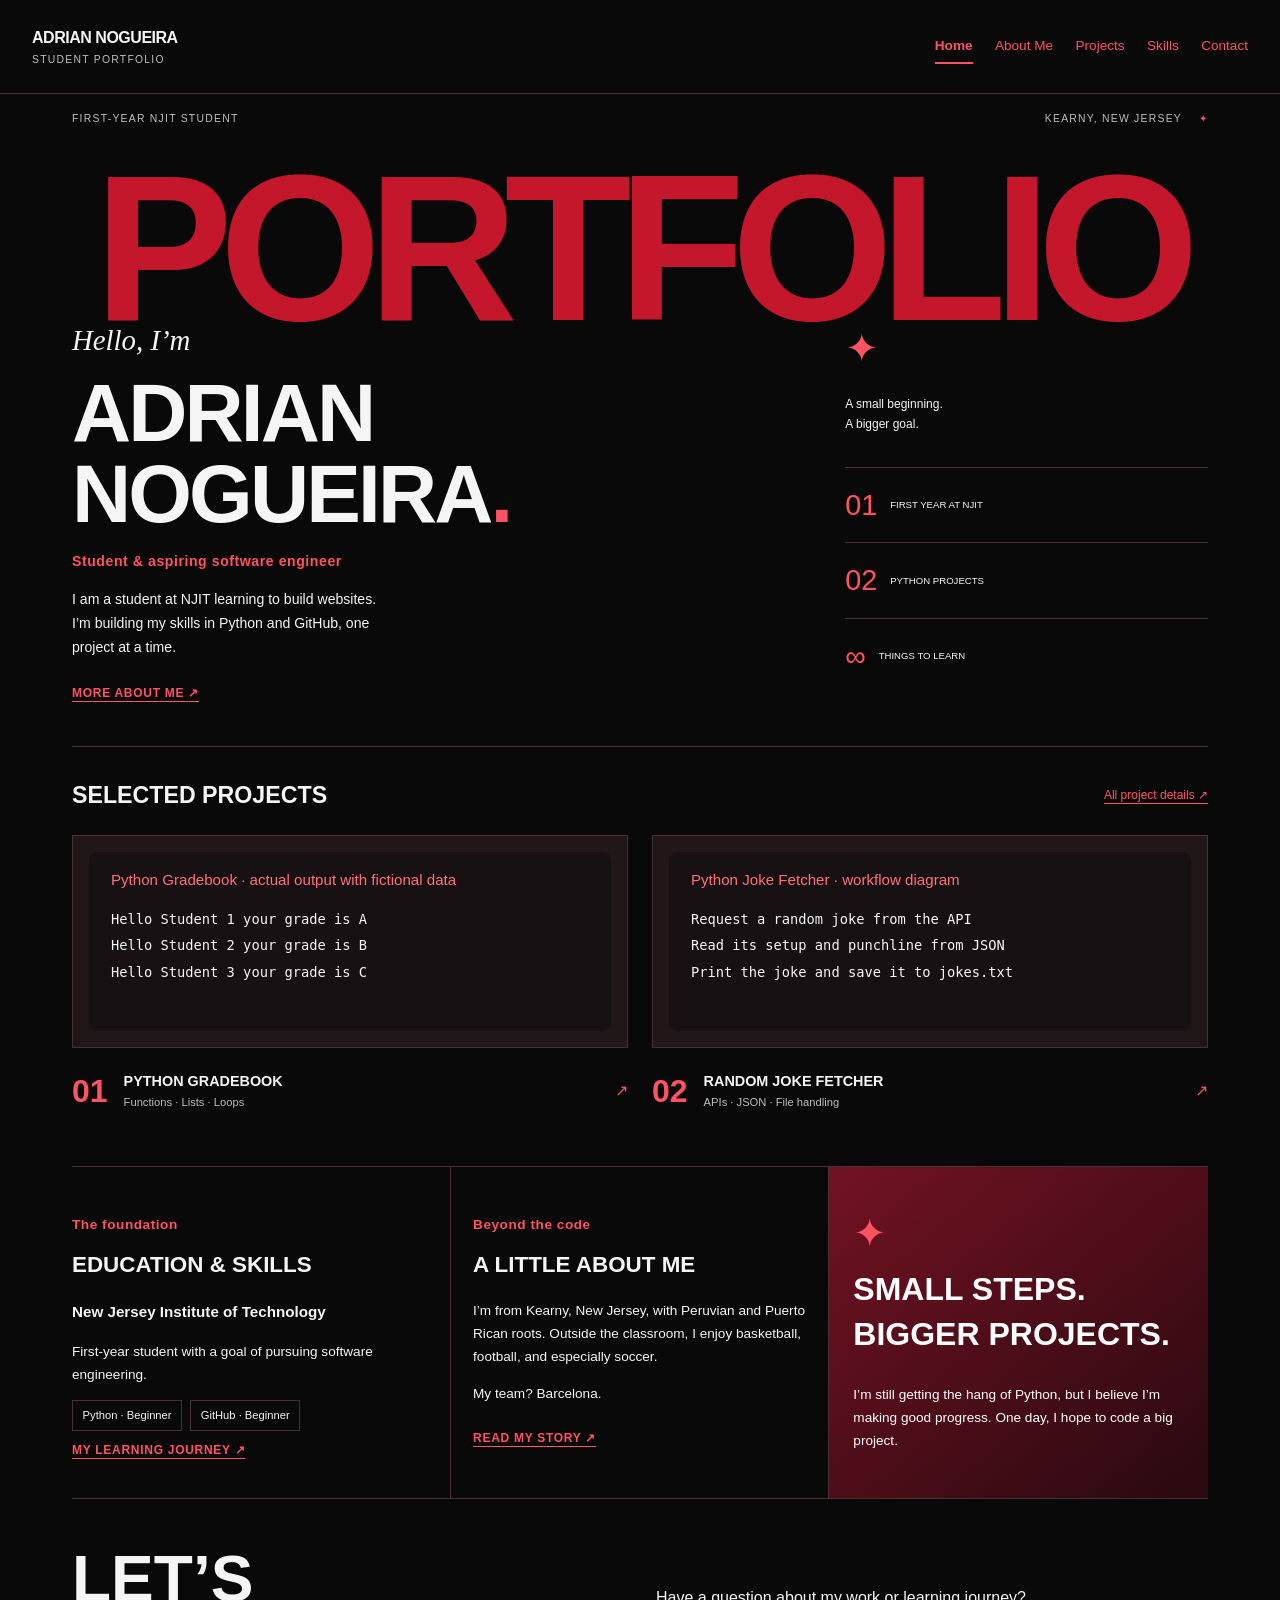
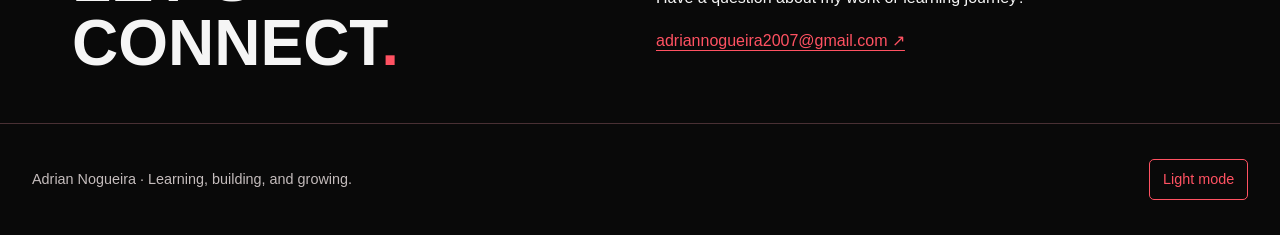
==== index.html @ f769e8db "Remove large initials graphic from homepage hero" ====
<!DOCTYPE html>
<html lang="en">
<head>
  <meta charset="UTF-8">
  <meta name="viewport" content="width=device-width, initial-scale=1.0">
  <meta name="description" content="Adrian Nogueira’s personal portfolio: first-year NJIT student learning Python, GitHub, and web development.">
  <title>Home | Adrian Nogueira</title>
  <link rel="stylesheet" href="styles.css">
  <script src="script.js" defer></script>
</head>
<body class="home">
<a class="skip-link" href="#main">Skip to content</a>
<header class="site-header"><div class="header-inner">
<a class="brand" href="index.html">Adrian Nogueira<span>Student portfolio</span></a>
<button class="menu-toggle" type="button" aria-expanded="false" aria-controls="navigation" hidden>☰ Menu</button>
<nav id="navigation" aria-label="Main navigation"><a href="index.html" aria-current="page">Home</a>
<a href="about.html">About Me</a>
<a href="projects.html">Projects</a>
<a href="skills.html">Skills</a>
<a href="contact.html">Contact</a></nav>
</div></header>
<main id="main" tabindex="-1">
<section class="hero" aria-labelledby="intro-heading">
<div class="hero-topline"><span>First-year NJIT student</span><span>Kearny, New Jersey <span aria-hidden="true">✦</span></span></div>
<div class="portfolio-word" aria-hidden="true">PORTFOLIO</div>
<div class="hero-layout">
<div class="hero-copy"><p class="handwritten">Hello, I’m</p><h1 id="intro-heading">Adrian<br>Nogueira<span>.</span></h1><p class="eyebrow">Student &amp; aspiring software engineer</p><p>I am a student at NJIT learning to build websites. I’m building my skills in Python and GitHub, one project at a time.</p><a class="text-link" href="about.html">More about me <span aria-hidden="true">↗</span></a></div>
<div class="hero-notes"><span class="star" aria-hidden="true">✦</span><p>A small beginning.<br>A bigger goal.</p><dl><div><dt>01</dt><dd>First year at NJIT</dd></div><div><dt>02</dt><dd>Python projects</dd></div><div><dt>∞</dt><dd>Things to learn</dd></div></dl></div>
</div>
</section>
<section class="selected-work" aria-labelledby="work-heading">
<div class="section-heading"><h2 id="work-heading">Selected projects</h2><a href="projects.html">All project details <span aria-hidden="true">↗</span></a></div>
<div class="project-grid">
<a class="project-preview" href="projects.html#gradebook"><div class="preview-image"><img src="assets/gradebook-output.svg" width="760" height="260" alt="Gradebook output converting fictional numerical grades into A, B, and C."></div><div class="preview-label"><span class="project-number">01</span><div><h3>Python Gradebook</h3><p>Functions · Lists · Loops</p></div><span aria-hidden="true">↗</span></div></a>
<a class="project-preview" href="projects.html#joke-fetcher"><div class="preview-image"><img src="assets/joke-workflow.svg" width="760" height="260" alt="Joke fetcher workflow: request, read JSON, print and save."></div><div class="preview-label"><span class="project-number">02</span><div><h3>Random Joke Fetcher</h3><p>APIs · JSON · File handling</p></div><span aria-hidden="true">↗</span></div></a>
</div>
</section>
<div class="home-details">
<section><p class="eyebrow">The foundation</p><h2>Education &amp; skills</h2><h3>New Jersey Institute of Technology</h3><p>First-year student with a goal of pursuing software engineering.</p><div class="skill-tags"><span>Python · Beginner</span><span>GitHub · Beginner</span></div><a class="text-link" href="skills.html">My learning journey ↗</a></section>
<section><p class="eyebrow">Beyond the code</p><h2>A little about me</h2><p>I’m from Kearny, New Jersey, with Peruvian and Puerto Rican roots. Outside the classroom, I enjoy basketball, football, and especially soccer.</p><p>My team? Barcelona.</p><a class="text-link" href="about.html">Read my story ↗</a></section>
<section class="goal-panel"><span class="star" aria-hidden="true">✦</span><h2>Small steps.<br>Bigger projects.</h2><p>I’m still getting the hang of Python, but I believe I’m making good progress. One day, I hope to code a big project.</p></section>
</div>
<section class="contact-strip"><h2>Let’s<br>connect<span>.</span></h2><div><p>Have a question about my work or learning journey?</p><a href="mailto:adriannogueira2007@gmail.com">adriannogueira2007@gmail.com ↗</a></div></section>
</main>
<footer><p>Adrian Nogueira · Learning, building, and growing.</p><button id="theme-toggle" type="button" aria-pressed="false" hidden>Light mode</button></footer>
</body>
</html>
---- styles.css ----
* { box-sizing: border-box; }
:root { color-scheme: dark; --bg: #090909; --text: #f5f5f5; --accent: #ff5262; --muted: #c4bcbc; --line: #493034; --soft: #211719; }
body { margin: 0; background: var(--bg); color: var(--text); font-family: "Trebuchet MS", "Segoe UI", sans-serif; line-height: 1.7; }
body.light { color-scheme: light; --bg: #fffafa; --text: #211719; --accent: #ac1428; --muted: #645357; --line: #dec5ca; --soft: #f8ecee; }
a { color: var(--accent); text-underline-offset: 4px; }
a:hover { text-decoration-thickness: 2px; }
button { font: inherit; cursor: pointer; color: var(--accent); background: var(--bg); border: 1px solid var(--accent); border-radius: 5px; padding: .45rem .8rem; }
:focus-visible { outline: 3px solid var(--accent); outline-offset: 5px; }
.skip-link { position: absolute; left: 1rem; top: -5rem; padding: .6rem; background: var(--bg); z-index: 2; }
.skip-link:focus { top: 1rem; }
.site-header { border-top: 4px solid var(--accent); border-bottom: 1px solid var(--line); }
.header-inner { max-width: 1120px; margin: auto; padding: 1.5rem 2rem; display: flex; justify-content: space-between; align-items: center; gap: 2rem; }
.brand { color: var(--text); font-weight: bold; text-decoration: none; font-size: 1.2rem; }
.brand span { display: block; color: var(--muted); font-size: .8rem; font-weight: normal; }
nav { display: flex; gap: 1.4rem; flex-wrap: wrap; }
nav a { text-decoration: none; padding: .3rem 0; }
nav a[aria-current] { font-weight: bold; border-bottom: 2px solid var(--accent); }
main { max-width: 1000px; margin: auto; padding: 4.5rem 2rem; min-height: 65vh; }
h1 { font-size: clamp(2.3rem, 6vw, 3.8rem); line-height: 1.15; letter-spacing: -.04em; margin: 0 0 1.8rem; max-width: 800px; }
h2 { font-size: 1.45rem; line-height: 1.4; margin-top: 0; }
p { max-width: 700px; }
section { margin: 0 0 3rem; }
.intro { padding-bottom: 3rem; border-bottom: 1px solid var(--line); }
.eyebrow { color: var(--accent); font-size: .9rem; font-weight: bold; letter-spacing: .04em; }
.lead { font-size: 1.25rem; color: var(--muted); }
.button { display: inline-block; margin-top: 1rem; background: var(--accent); color: var(--bg); padding: .7rem 1.2rem; border-radius: 5px; text-decoration: none; font-weight: bold; }
.skill { padding: 1.5rem; background: var(--soft); border-left: 3px solid var(--accent); }
.badge { display: inline-block; font-size: .8rem; color: var(--muted); font-weight: normal; margin-left: .6rem; }
.email { overflow-wrap: anywhere; font-size: 1.15rem; }
footer { border-top: 1px solid var(--line); padding: 1.8rem 2rem; max-width: 1120px; margin: auto; display: flex; align-items: center; justify-content: space-between; gap: 1rem; color: var(--muted); font-size: .9rem; }
[hidden] { display: none !important; }
@media (max-width: 760px) {
.header-inner { flex-wrap: wrap; padding: 1.2rem; gap: 1rem; }
nav { width: 100%; flex-direction: column; gap: .5rem; }
nav a { padding: .6rem; }
main { padding: 3rem 1.2rem; }
footer { padding: 1.5rem 1.2rem; flex-direction: column; align-items: flex-start; }
}

.project { padding-bottom: 2.5rem; border-bottom: 1px solid var(--line); }
figure { margin: 1.5rem 0; max-width: 760px; }
figure img { display: block; width: 100%; height: auto; border-radius: 8px; }
figcaption { color: var(--muted); font-size: .9rem; margin-top: .6rem; }
code { overflow-wrap: anywhere; }

/* Editorial portfolio layout inspired by Adrian's reference. */
h1, h2, .project-number { font-family: Impact, "Arial Narrow", "Helvetica Neue", sans-serif; font-weight: 900; }
h1, h2 { text-transform: uppercase; }
.site-header { border-top: 0; }
.header-inner, footer { max-width: 1280px; }
.brand { text-transform: uppercase; font-size: 1rem; letter-spacing: -.03em; }
.brand span { text-transform: uppercase; letter-spacing: .12em; font-size: .65rem; }
nav { font-size: .85rem; }
main { max-width: 1200px; }
.home main { padding: 0 2rem; }
.hero { position: relative; border-bottom: 1px solid var(--line); padding-top: 1rem; margin-bottom: 0; }
.hero-topline { display: flex; justify-content: space-between; gap: 1rem; text-transform: uppercase; font-size: .65rem; letter-spacing: .12em; color: var(--muted); }
.hero-topline span span { color: var(--accent); padding-left: .8rem; }
.portfolio-word { font-family: Impact, "Arial Narrow", sans-serif; font-weight: 900; font-size: clamp(4rem, 16.6vw, 208px); letter-spacing: -.065em; line-height: 1; color: #c5172c; text-align: center; margin: 1rem 0 -4rem; overflow: hidden; }
.hero-layout { position: relative; display: grid; grid-template-columns: minmax(0, 2fr) minmax(0, 1fr); align-items: end; gap: 3rem; min-height: 380px; }
.hero-copy { padding-bottom: 2.5rem; z-index: 1; }
.handwritten { font-family: Georgia, serif; font-style: italic; font-size: 1.8rem; margin-bottom: .5rem; }
.hero h1 { font-size: clamp(3rem, 6.4vw, 5.4rem); letter-spacing: -.035em; line-height: .98; margin-bottom: 1rem; }
.hero h1 span, .contact-strip h2 span { color: var(--accent); }
.hero-copy p:not(.handwritten) { font-size: .88rem; max-width: 320px; }
.text-link { display: inline-block; margin-top: .6rem; text-transform: uppercase; font-size: .75rem; letter-spacing: .06em; font-weight: bold; }
.hero-notes { padding-bottom: 2.5rem; font-size: .75rem; }
.star { font-size: 2.5rem; color: var(--accent); }
dl { margin-top: 2rem; }
dl div { border-top: 1px solid var(--line); padding: .8rem 0; display: flex; align-items: center; gap: .8rem; }
dt { color: var(--accent); font-family: Impact, sans-serif; font-size: 1.8rem; }
dd { margin: 0; text-transform: uppercase; font-size: .6rem; }
.selected-work { padding: 2rem 0; margin: 0; }
.section-heading { display: flex; justify-content: space-between; gap: 1rem; align-items: center; margin-bottom: 1.5rem; }
.section-heading h2 { margin: 0; }
.section-heading a { font-size: .75rem; }
.project-grid { display: grid; grid-template-columns: 1fr 1fr; gap: 1.5rem; }
.project-preview { color: var(--text); text-decoration: none; min-width: 0; }
.preview-image { border: 1px solid var(--line); padding: 1rem; background: var(--soft); }
.preview-image img { display: block; width: 100%; height: auto; }
.project-preview:hover .preview-image { border-color: var(--accent); }
.preview-label { display: flex; gap: 1rem; align-items: center; padding: 1rem 0; }
.project-number { color: var(--accent); font-size: 2rem; }
.preview-label h3 { font-size: .9rem; margin: 0; text-transform: uppercase; }
.preview-label p { font-size: .7rem; margin: 0; color: var(--muted); }
.preview-label > span:last-child { margin-left: auto; color: var(--accent); }
.home-details { display: grid; grid-template-columns: 1fr 1fr 1fr; border-top: 1px solid var(--line); border-bottom: 1px solid var(--line); }
.home-details section { margin: 0; padding: 2rem 1.4rem; border-right: 1px solid var(--line); }
.home-details section:first-child { padding-left: 0; }
.home-details h2 { font-size: 1.4rem; }
.home-details h3 { font-size: .95rem; }
.home-details p { font-size: .85rem; }
.skill-tags { display: flex; flex-wrap: wrap; gap: .5rem; }
.skill-tags span { border: 1px solid var(--line); padding: .3rem .6rem; font-size: .7rem; }
.home-details .goal-panel { border: 0; background: linear-gradient(140deg, #721222, #29090f); color: #fff; padding-left: 1.5rem; }
.goal-panel h2 { font-size: 2rem; }
.contact-strip { display: grid; grid-template-columns: 1fr 1fr; gap: 2rem; padding: 3rem 0; margin: 0; align-items: center; }
.contact-strip h2 { font-size: clamp(2.4rem, 5vw, 4rem); line-height: 1; margin: 0; }
.contact-strip a { overflow-wrap: anywhere; }
body.light .portfolio-word { color: #ad1328; }
@media (max-width: 760px) {
.home main { padding: 0 1.2rem; }
.portfolio-word { font-size: 16vw; margin: 1.5rem 0 0; }
.hero-layout { grid-template-columns: 1fr; gap: 1rem; min-height: 0; }
.hero-copy { padding-top: 1.5rem; }
.hero h1 { font-size: clamp(2.3rem, 8vw, 3.8rem); }
.hero-notes { grid-column: 1 / -1; padding-bottom: 1rem; }
.hero-notes > .star, .hero-notes > p { display: none; }
dl { margin: 0; display: grid; grid-template-columns: repeat(3, 1fr); gap: .7rem; }
.home-details { grid-template-columns: 1fr; }
.home-details section, .home-details section:first-child { padding: 1.5rem 0; border-right: 0; border-bottom: 1px solid var(--line); }
.home-details .goal-panel { padding: 1.5rem; }
.contact-strip { grid-template-columns: 1fr; }
}
@media (max-width: 480px) {
.project-grid { grid-template-columns: 1fr; }
.section-heading { align-items: flex-start; }
.section-heading h2 { font-size: 1.2rem; }
.hero-layout { grid-template-columns: 1fr; }
.hero-copy { padding-bottom: 0; }
.hero-copy p:not(.handwritten) { max-width: none; }
.hero-topline { font-size: .55rem; }
}
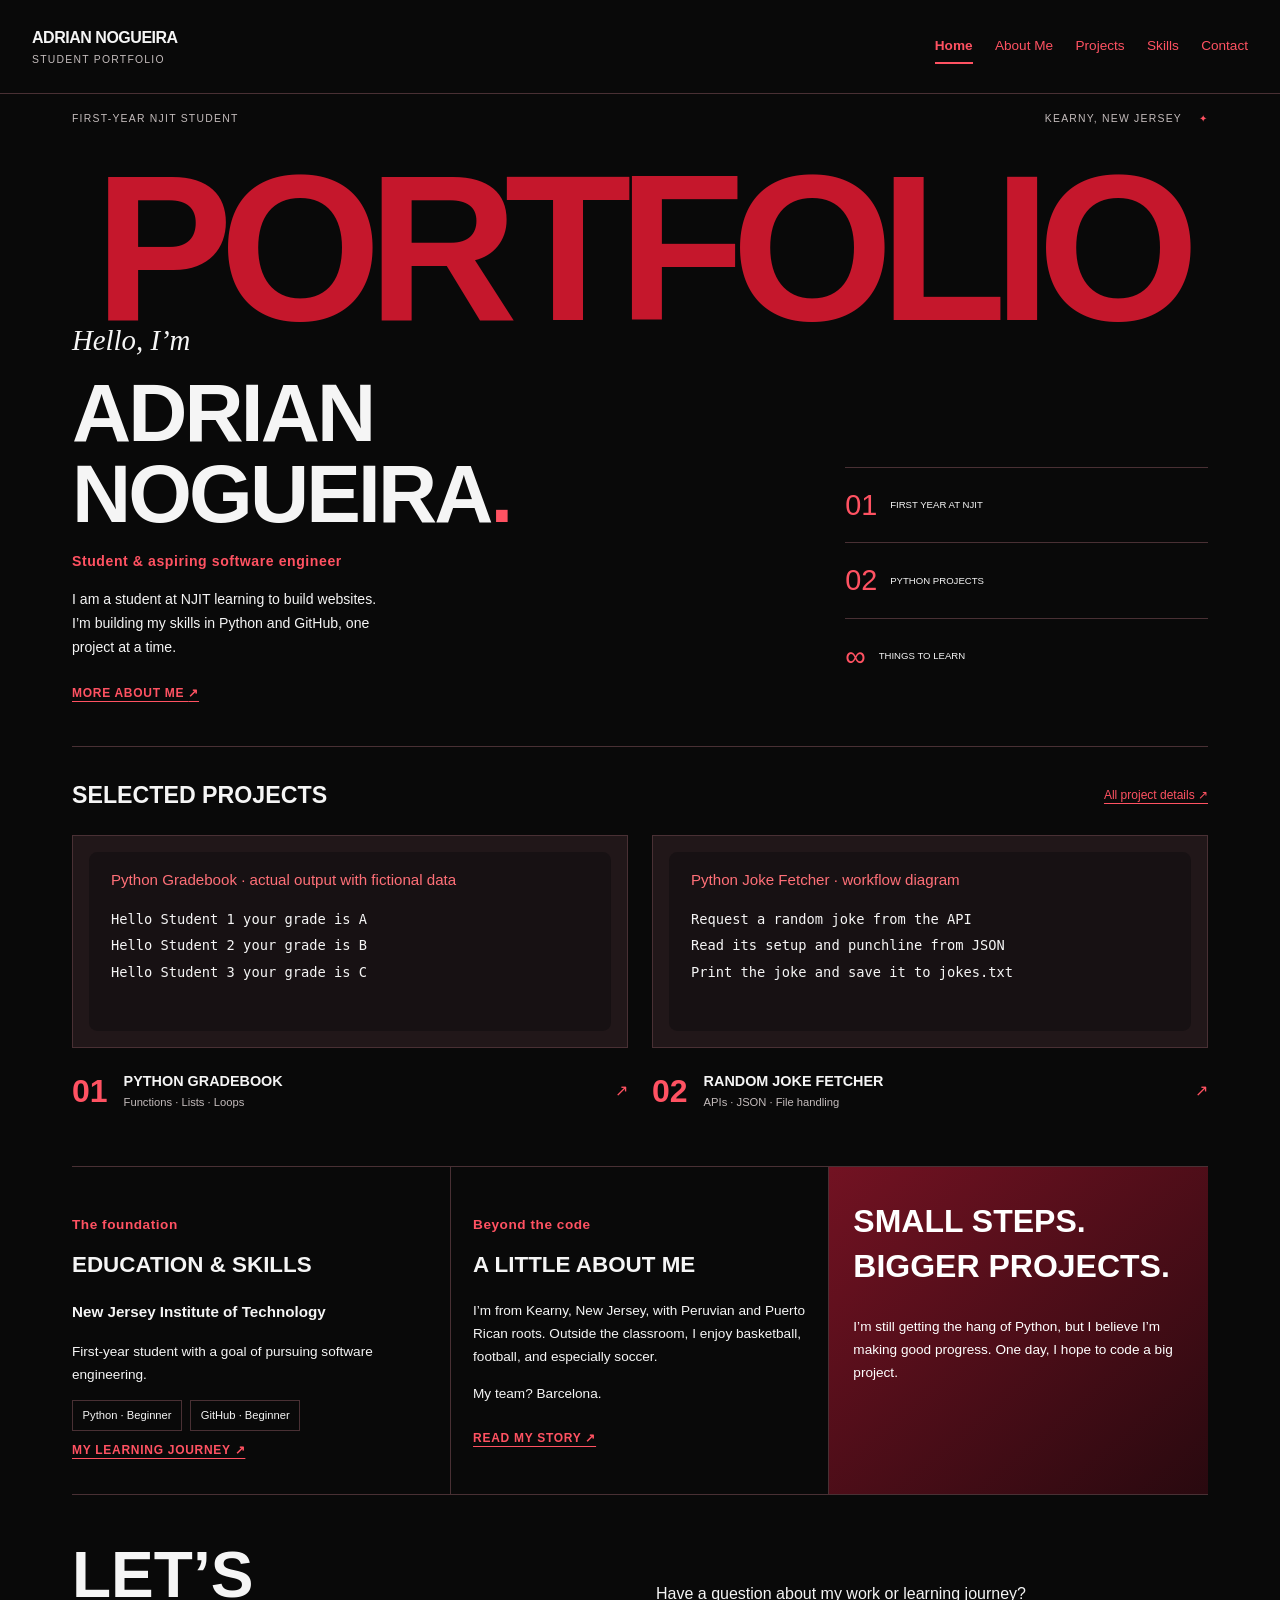
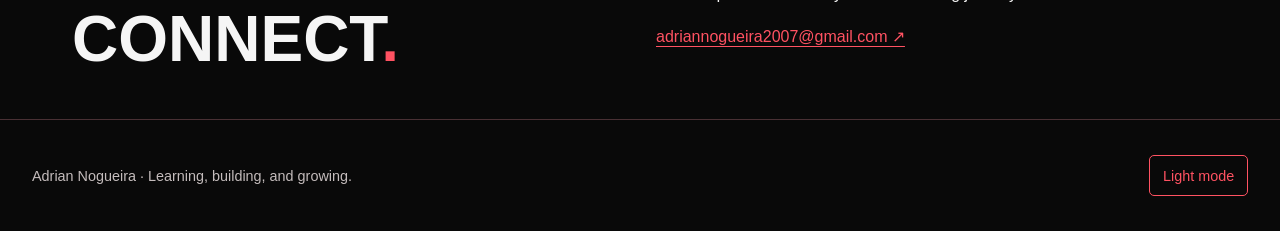
==== commit 6b3266c1: "Remove small beginning tagline from home page" ====
--- a/index.html
+++ b/index.html
@@ -25,7 +25,7 @@
 <div class="portfolio-word" aria-hidden="true">PORTFOLIO</div>
 <div class="hero-layout">
 <div class="hero-copy"><p class="handwritten">Hello, I’m</p><h1 id="intro-heading">Adrian<br>Nogueira<span>.</span></h1><p class="eyebrow">Student &amp; aspiring software engineer</p><p>I am a student at NJIT learning to build websites. I’m building my skills in Python and GitHub, one project at a time.</p><a class="text-link" href="about.html">More about me <span aria-hidden="true">↗</span></a></div>
-<div class="hero-notes"><span class="star" aria-hidden="true">✦</span><p>A small beginning.<br>A bigger goal.</p><dl><div><dt>01</dt><dd>First year at NJIT</dd></div><div><dt>02</dt><dd>Python projects</dd></div><div><dt>∞</dt><dd>Things to learn</dd></div></dl></div>
+<div class="hero-notes"><dl><div><dt>01</dt><dd>First year at NJIT</dd></div><div><dt>02</dt><dd>Python projects</dd></div><div><dt>∞</dt><dd>Things to learn</dd></div></dl></div>
 </div>
 </section>
 <section class="selected-work" aria-labelledby="work-heading">
@@ -38,7 +38,7 @@
 <div class="home-details">
 <section><p class="eyebrow">The foundation</p><h2>Education &amp; skills</h2><h3>New Jersey Institute of Technology</h3><p>First-year student with a goal of pursuing software engineering.</p><div class="skill-tags"><span>Python · Beginner</span><span>GitHub · Beginner</span></div><a class="text-link" href="skills.html">My learning journey ↗</a></section>
 <section><p class="eyebrow">Beyond the code</p><h2>A little about me</h2><p>I’m from Kearny, New Jersey, with Peruvian and Puerto Rican roots. Outside the classroom, I enjoy basketball, football, and especially soccer.</p><p>My team? Barcelona.</p><a class="text-link" href="about.html">Read my story ↗</a></section>
-<section class="goal-panel"><span class="star" aria-hidden="true">✦</span><h2>Small steps.<br>Bigger projects.</h2><p>I’m still getting the hang of Python, but I believe I’m making good progress. One day, I hope to code a big project.</p></section>
+<section class="goal-panel"><h2>Small steps.<br>Bigger projects.</h2><p>I’m still getting the hang of Python, but I believe I’m making good progress. One day, I hope to code a big project.</p></section>
 </div>
 <section class="contact-strip"><h2>Let’s<br>connect<span>.</span></h2><div><p>Have a question about my work or learning journey?</p><a href="mailto:adriannogueira2007@gmail.com">adriannogueira2007@gmail.com ↗</a></div></section>
 </main>
--- a/styles.css
+++ b/styles.css
@@ -121,3 +121,13 @@
 .hero-copy p:not(.handwritten) { max-width: none; }
 .hero-topline { font-size: .55rem; }
 }
+
+.demo { max-width: 760px; margin: 2rem 0; padding: clamp(1rem, 4vw, 2rem); background: var(--soft); border: 1px solid var(--line); border-top: 3px solid var(--accent); }
+.demo h3 { margin-top: 0; }
+.demo-fields { display: grid; grid-template-columns: 1fr 1fr; gap: 1rem; margin-bottom: 1rem; }
+.demo label { display: grid; gap: .4rem; min-width: 0; }
+.demo input { width: 100%; min-width: 0; padding: .7rem; font: inherit; background: var(--bg); color: var(--text); border: 1px solid var(--line); border-radius: 4px; }
+.demo-output { white-space: pre-wrap; overflow-wrap: anywhere; padding: 1rem; background: var(--bg); border-left: 2px solid var(--accent); min-height: 4rem; }
+.demo-note { color: var(--muted); font-size: .85rem; }
+button:disabled { opacity: .55; cursor: not-allowed; }
+@media (max-width: 480px) { .demo-fields { grid-template-columns: 1fr; } }
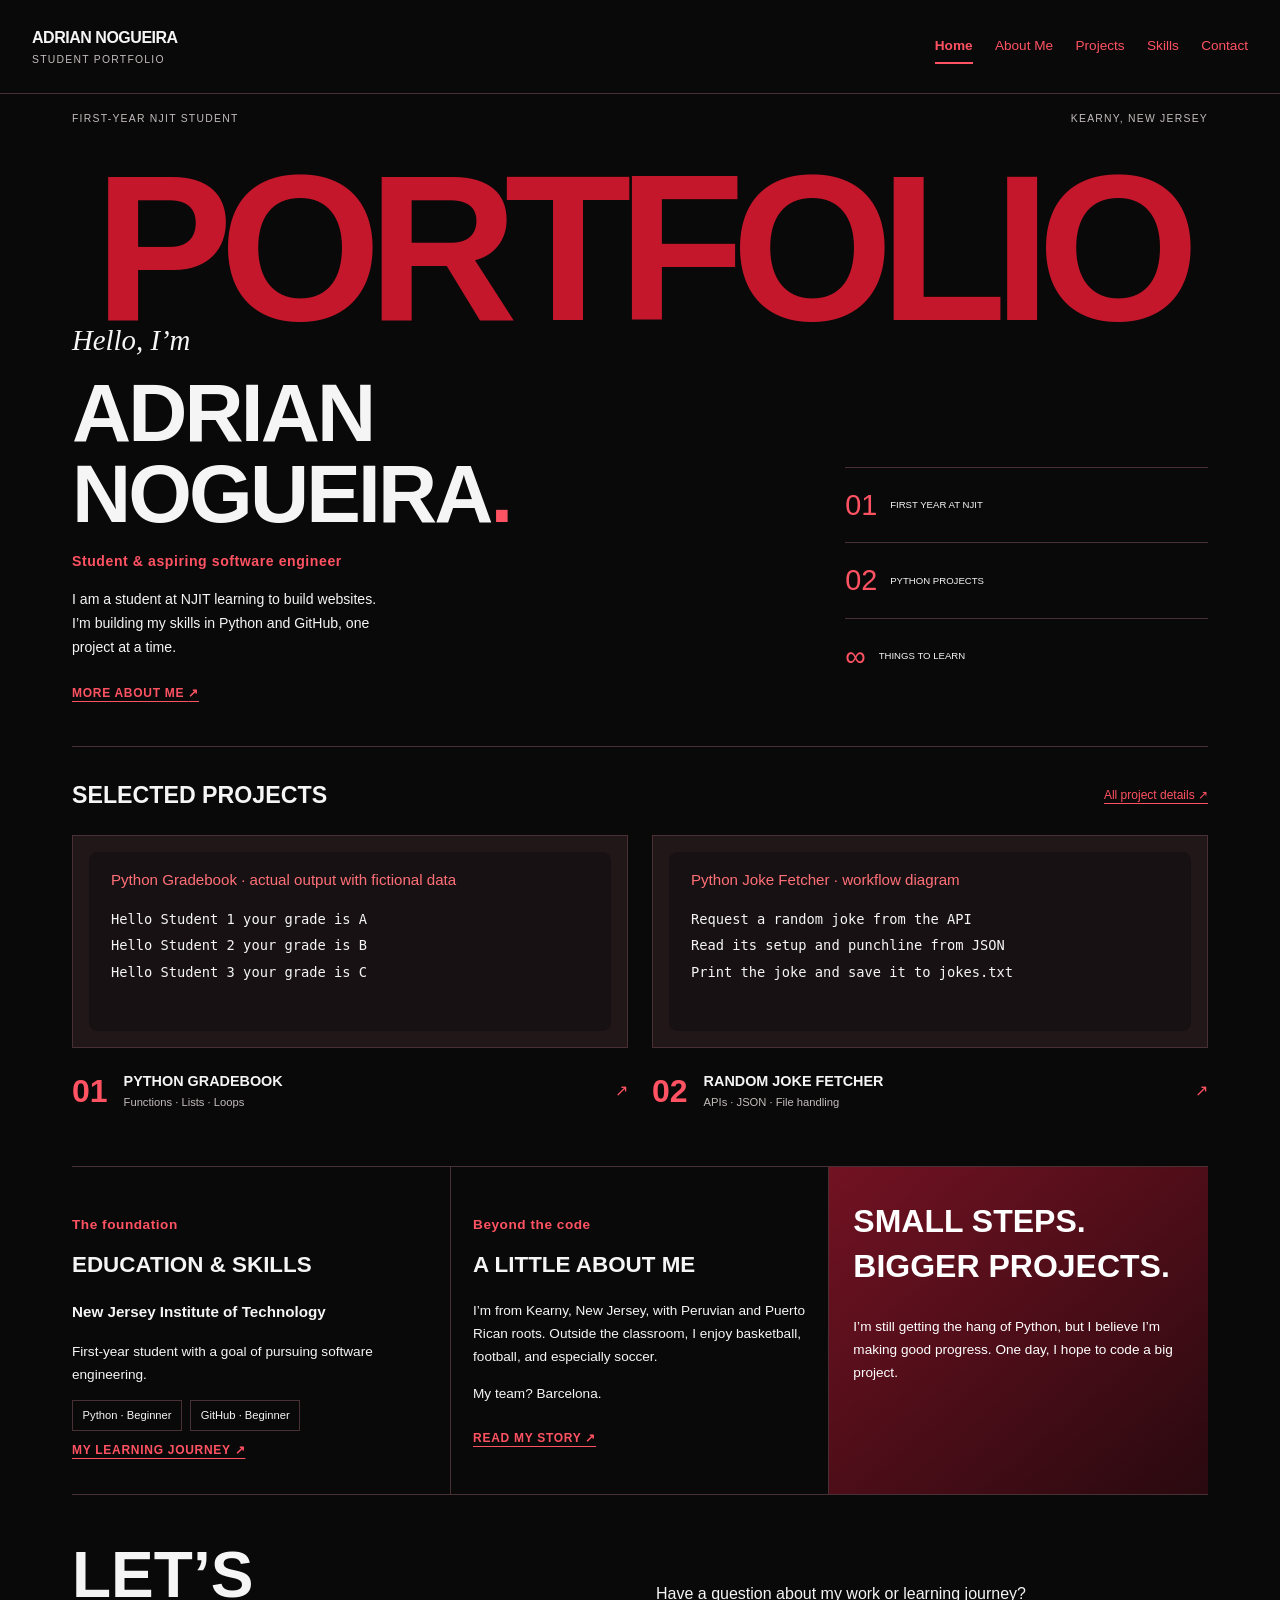
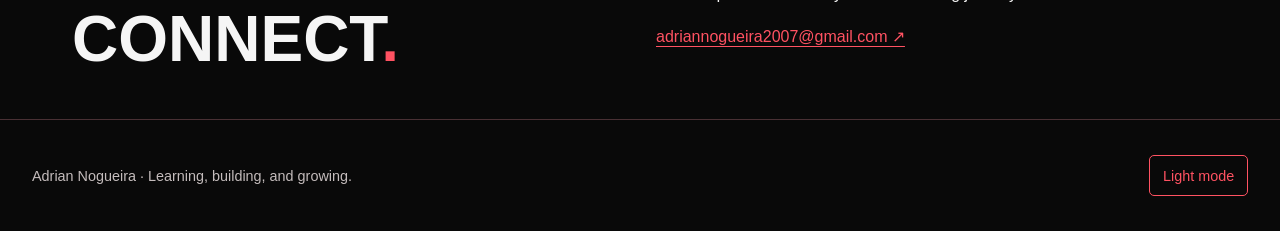
==== commit 4d09f0cd: "Remove remaining decorative star from portfolio hero" ====
--- a/index.html
+++ b/index.html
@@ -21,7 +21,7 @@
 </div></header>
 <main id="main" tabindex="-1">
 <section class="hero" aria-labelledby="intro-heading">
-<div class="hero-topline"><span>First-year NJIT student</span><span>Kearny, New Jersey <span aria-hidden="true">✦</span></span></div>
+<div class="hero-topline"><span>First-year NJIT student</span><span>Kearny, New Jersey</span></div>
 <div class="portfolio-word" aria-hidden="true">PORTFOLIO</div>
 <div class="hero-layout">
 <div class="hero-copy"><p class="handwritten">Hello, I’m</p><h1 id="intro-heading">Adrian<br>Nogueira<span>.</span></h1><p class="eyebrow">Student &amp; aspiring software engineer</p><p>I am a student at NJIT learning to build websites. I’m building my skills in Python and GitHub, one project at a time.</p><a class="text-link" href="about.html">More about me <span aria-hidden="true">↗</span></a></div>
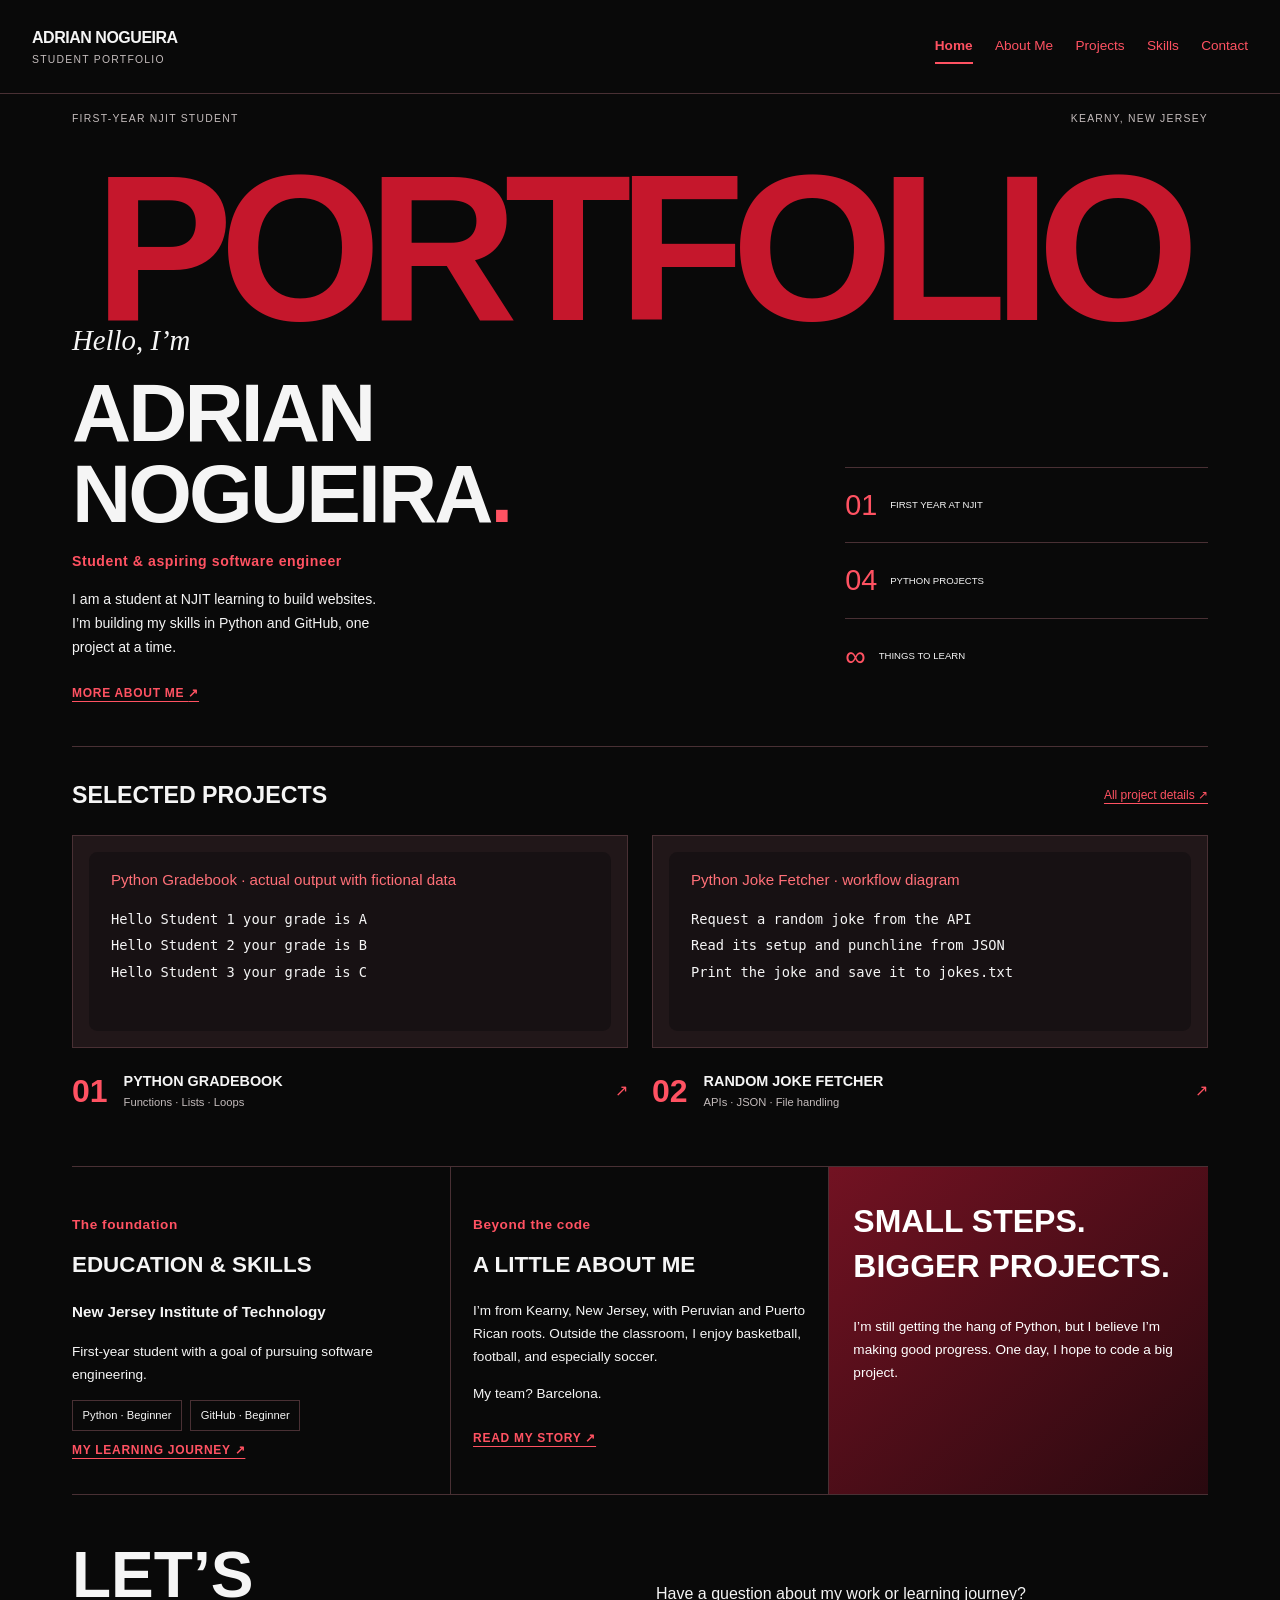
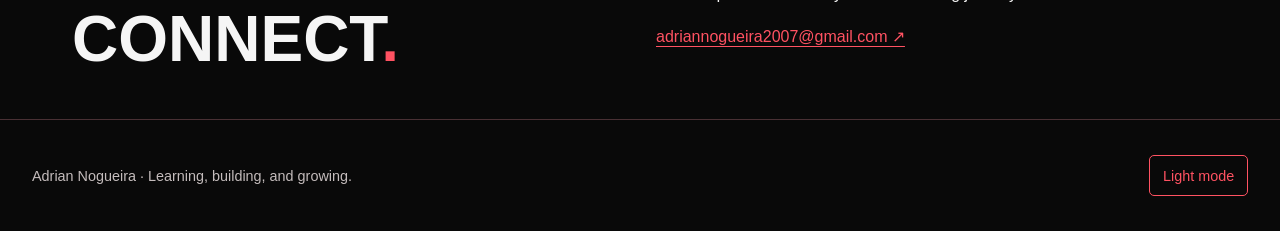
==== commit 5b41437f: "Add tested calculator and shopping cart projects with browser demos" ====
--- a/index.html
+++ b/index.html
@@ -25,7 +25,7 @@
 <div class="portfolio-word" aria-hidden="true">PORTFOLIO</div>
 <div class="hero-layout">
 <div class="hero-copy"><p class="handwritten">Hello, I’m</p><h1 id="intro-heading">Adrian<br>Nogueira<span>.</span></h1><p class="eyebrow">Student &amp; aspiring software engineer</p><p>I am a student at NJIT learning to build websites. I’m building my skills in Python and GitHub, one project at a time.</p><a class="text-link" href="about.html">More about me <span aria-hidden="true">↗</span></a></div>
-<div class="hero-notes"><dl><div><dt>01</dt><dd>First year at NJIT</dd></div><div><dt>02</dt><dd>Python projects</dd></div><div><dt>∞</dt><dd>Things to learn</dd></div></dl></div>
+<div class="hero-notes"><dl><div><dt>01</dt><dd>First year at NJIT</dd></div><div><dt>04</dt><dd>Python projects</dd></div><div><dt>∞</dt><dd>Things to learn</dd></div></dl></div>
 </div>
 </section>
 <section class="selected-work" aria-labelledby="work-heading">
--- a/styles.css
+++ b/styles.css
@@ -131,3 +131,5 @@
 .demo-note { color: var(--muted); font-size: .85rem; }
 button:disabled { opacity: .55; cursor: not-allowed; }
 @media (max-width: 480px) { .demo-fields { grid-template-columns: 1fr; } }
+.demo select { width: 100%; min-width: 0; padding: .7rem; font: inherit; color: var(--text); background: var(--bg); border: 1px solid var(--line); border-radius: 4px; }
+.demo-actions { display: flex; flex-wrap: wrap; gap: .6rem; }
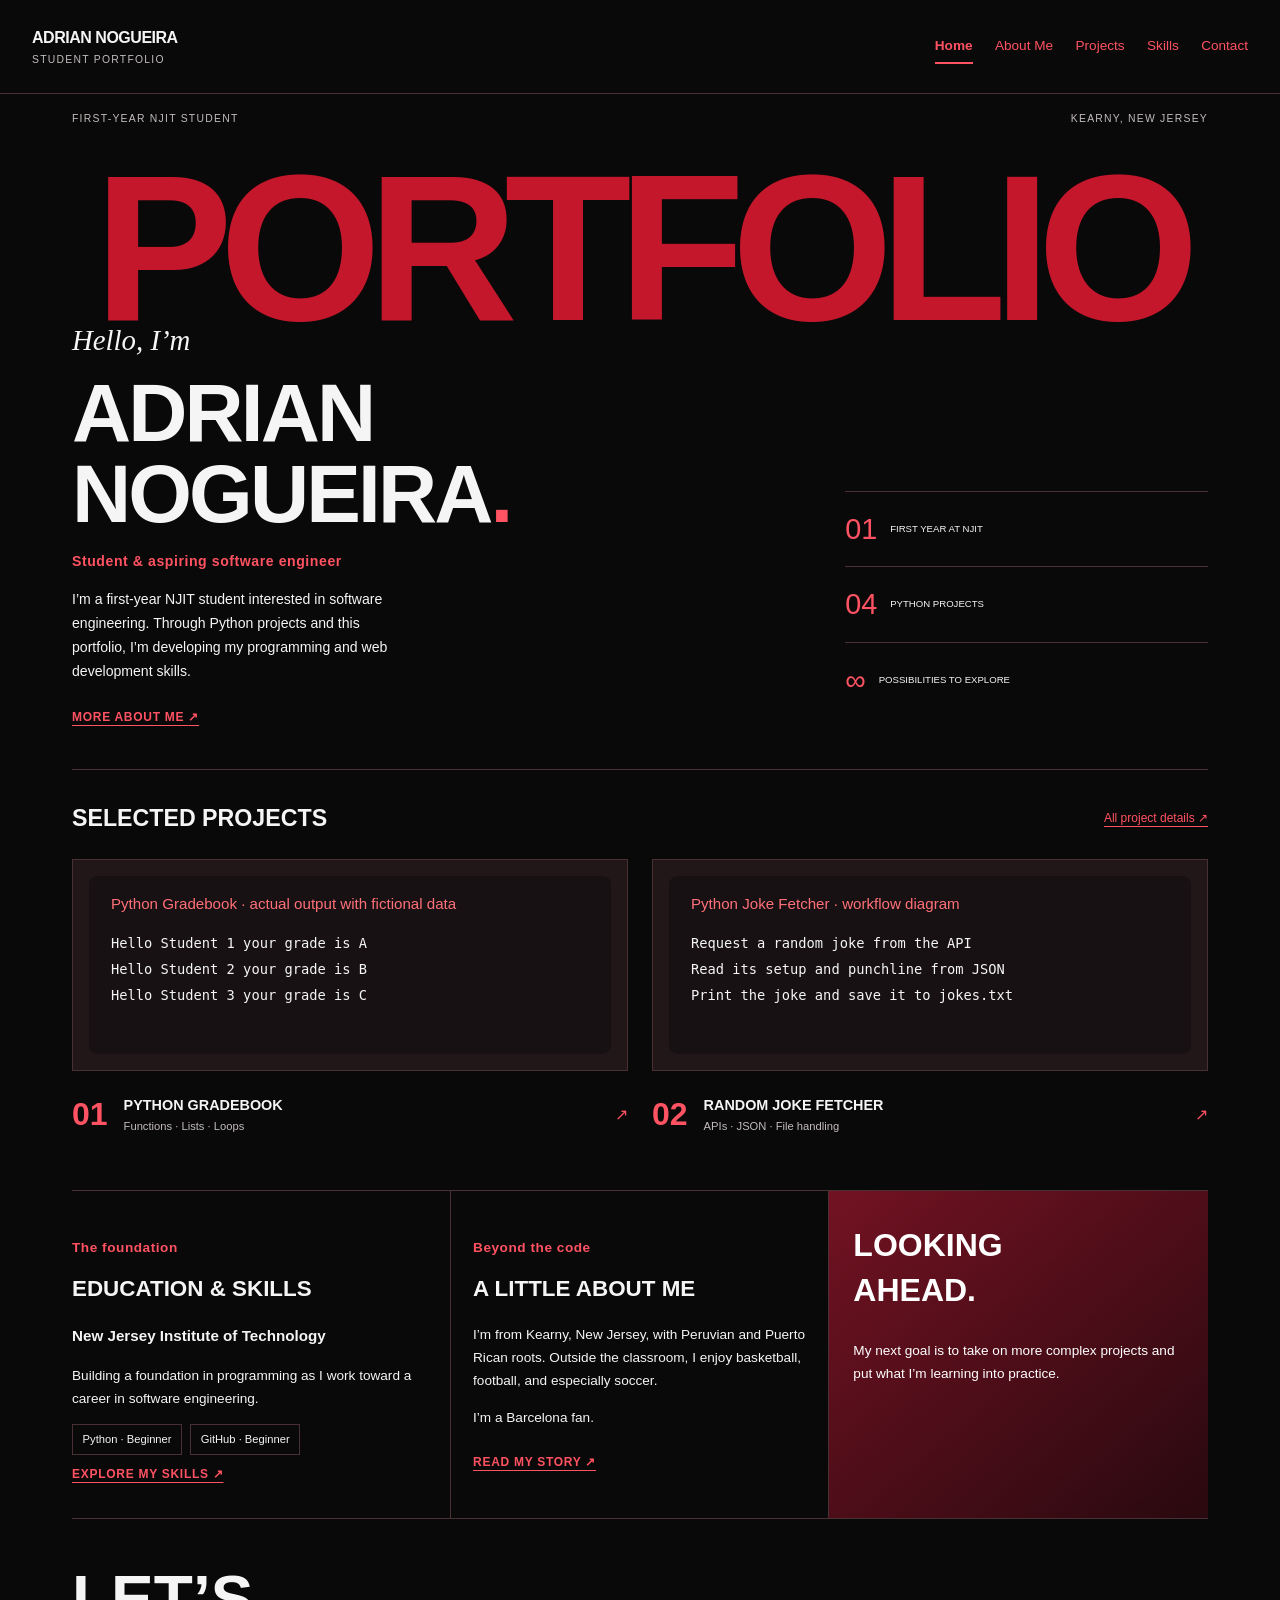
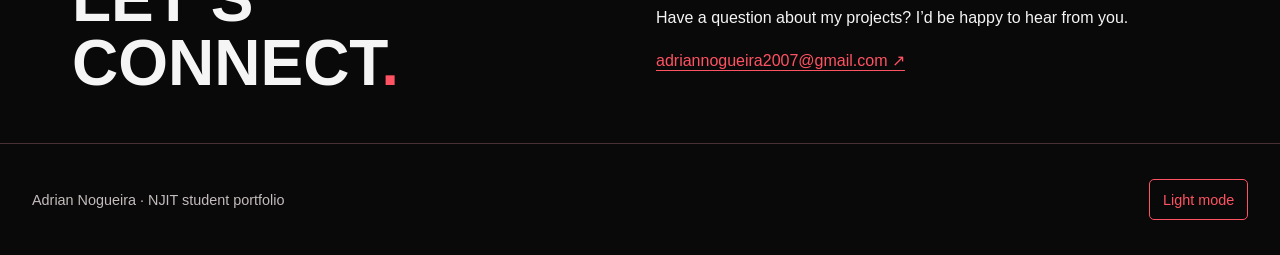
==== commit 5d5632b8: "Polish portfolio copy with clear and confident wording" ====
--- a/index.html
+++ b/index.html
@@ -24,8 +24,8 @@
 <div class="hero-topline"><span>First-year NJIT student</span><span>Kearny, New Jersey</span></div>
 <div class="portfolio-word" aria-hidden="true">PORTFOLIO</div>
 <div class="hero-layout">
-<div class="hero-copy"><p class="handwritten">Hello, I’m</p><h1 id="intro-heading">Adrian<br>Nogueira<span>.</span></h1><p class="eyebrow">Student &amp; aspiring software engineer</p><p>I am a student at NJIT learning to build websites. I’m building my skills in Python and GitHub, one project at a time.</p><a class="text-link" href="about.html">More about me <span aria-hidden="true">↗</span></a></div>
-<div class="hero-notes"><dl><div><dt>01</dt><dd>First year at NJIT</dd></div><div><dt>04</dt><dd>Python projects</dd></div><div><dt>∞</dt><dd>Things to learn</dd></div></dl></div>
+<div class="hero-copy"><p class="handwritten">Hello, I’m</p><h1 id="intro-heading">Adrian<br>Nogueira<span>.</span></h1><p class="eyebrow">Student &amp; aspiring software engineer</p><p>I’m a first-year NJIT student interested in software engineering. Through Python projects and this portfolio, I’m developing my programming and web development skills.</p><a class="text-link" href="about.html">More about me <span aria-hidden="true">↗</span></a></div>
+<div class="hero-notes"><dl><div><dt>01</dt><dd>First year at NJIT</dd></div><div><dt>04</dt><dd>Python projects</dd></div><div><dt>∞</dt><dd>Possibilities to explore</dd></div></dl></div>
 </div>
 </section>
 <section class="selected-work" aria-labelledby="work-heading">
@@ -36,12 +36,12 @@
 </div>
 </section>
 <div class="home-details">
-<section><p class="eyebrow">The foundation</p><h2>Education &amp; skills</h2><h3>New Jersey Institute of Technology</h3><p>First-year student with a goal of pursuing software engineering.</p><div class="skill-tags"><span>Python · Beginner</span><span>GitHub · Beginner</span></div><a class="text-link" href="skills.html">My learning journey ↗</a></section>
-<section><p class="eyebrow">Beyond the code</p><h2>A little about me</h2><p>I’m from Kearny, New Jersey, with Peruvian and Puerto Rican roots. Outside the classroom, I enjoy basketball, football, and especially soccer.</p><p>My team? Barcelona.</p><a class="text-link" href="about.html">Read my story ↗</a></section>
-<section class="goal-panel"><h2>Small steps.<br>Bigger projects.</h2><p>I’m still getting the hang of Python, but I believe I’m making good progress. One day, I hope to code a big project.</p></section>
+<section><p class="eyebrow">The foundation</p><h2>Education &amp; skills</h2><h3>New Jersey Institute of Technology</h3><p>Building a foundation in programming as I work toward a career in software engineering.</p><div class="skill-tags"><span>Python · Beginner</span><span>GitHub · Beginner</span></div><a class="text-link" href="skills.html">Explore my skills ↗</a></section>
+<section><p class="eyebrow">Beyond the code</p><h2>A little about me</h2><p>I’m from Kearny, New Jersey, with Peruvian and Puerto Rican roots. Outside the classroom, I enjoy basketball, football, and especially soccer.</p><p>I’m a Barcelona fan.</p><a class="text-link" href="about.html">Read my story ↗</a></section>
+<section class="goal-panel"><h2>Looking<br>ahead.</h2><p>My next goal is to take on more complex projects and put what I’m learning into practice.</p></section>
 </div>
-<section class="contact-strip"><h2>Let’s<br>connect<span>.</span></h2><div><p>Have a question about my work or learning journey?</p><a href="mailto:adriannogueira2007@gmail.com">adriannogueira2007@gmail.com ↗</a></div></section>
+<section class="contact-strip"><h2>Let’s<br>connect<span>.</span></h2><div><p>Have a question about my projects? I’d be happy to hear from you.</p><a href="mailto:adriannogueira2007@gmail.com">adriannogueira2007@gmail.com ↗</a></div></section>
 </main>
-<footer><p>Adrian Nogueira · Learning, building, and growing.</p><button id="theme-toggle" type="button" aria-pressed="false" hidden>Light mode</button></footer>
+<footer><p>Adrian Nogueira · NJIT student portfolio</p><button id="theme-toggle" type="button" aria-pressed="false" hidden>Light mode</button></footer>
 </body>
 </html>
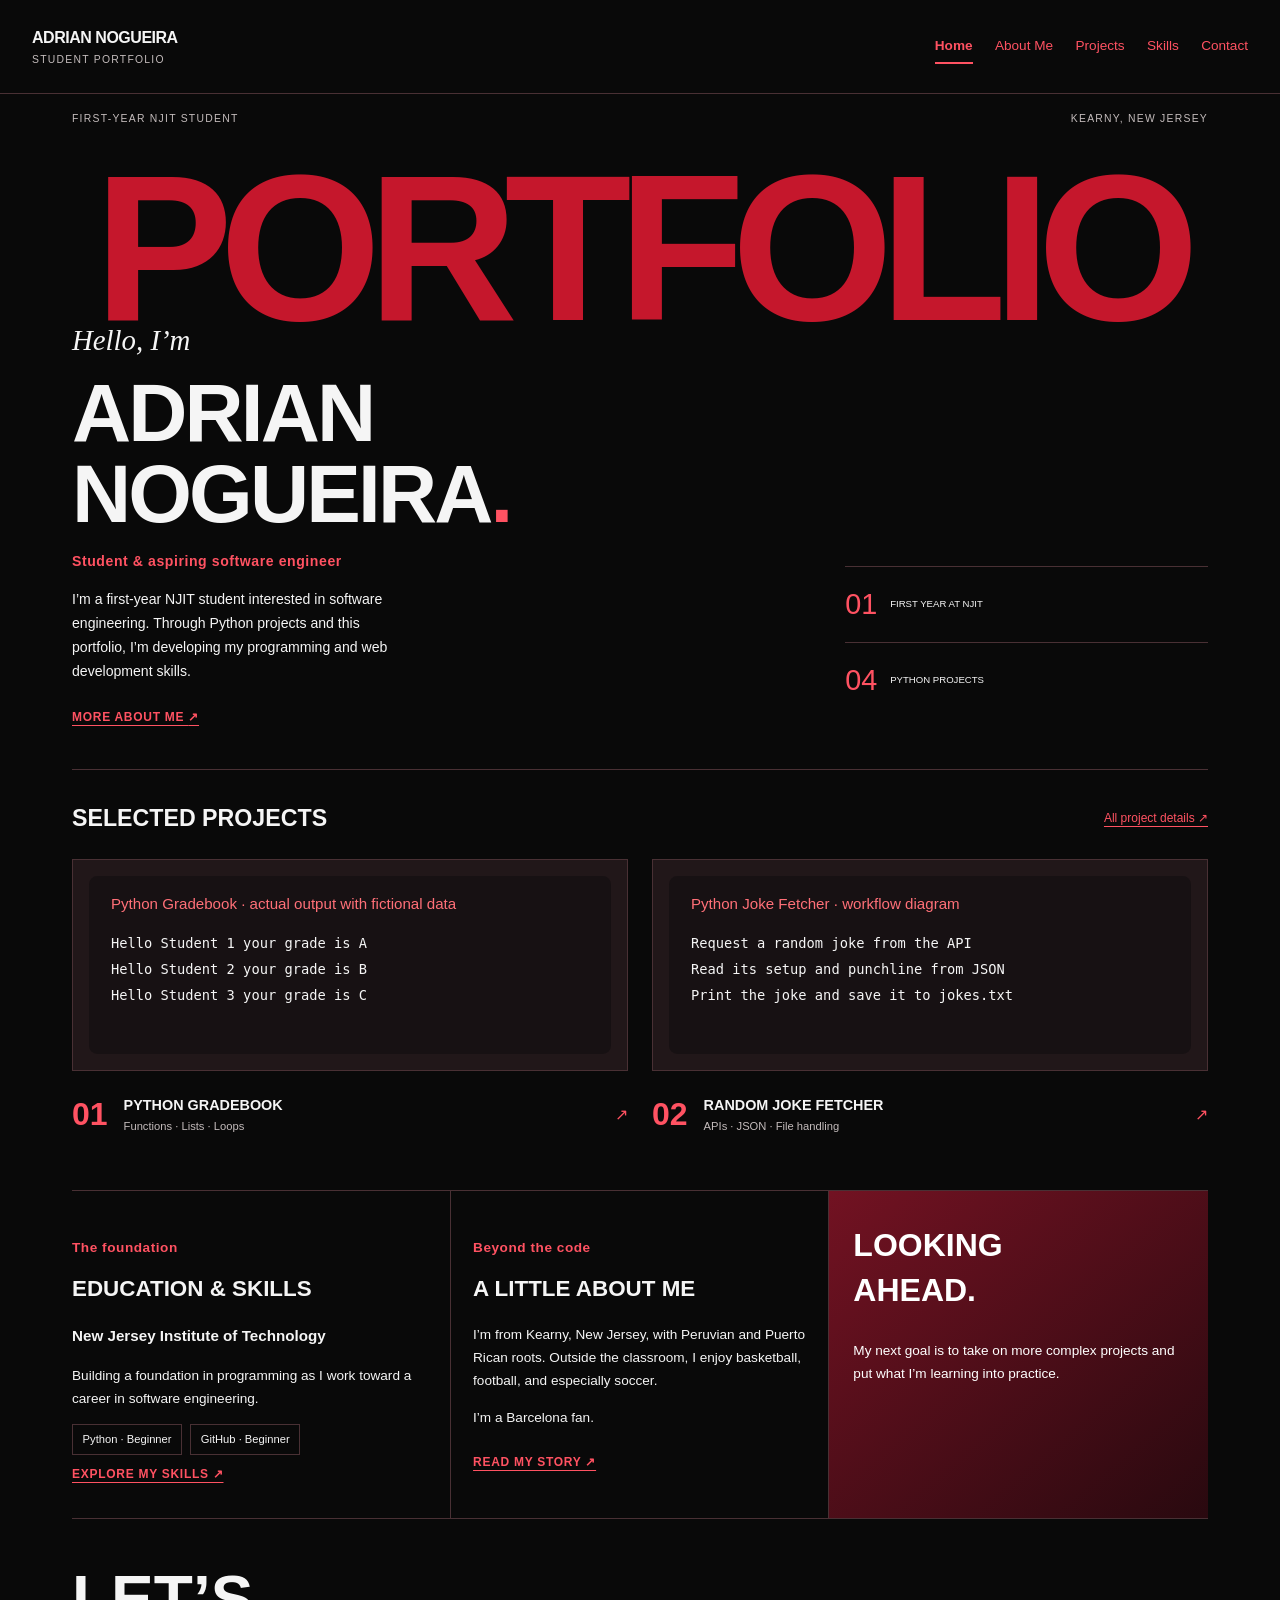
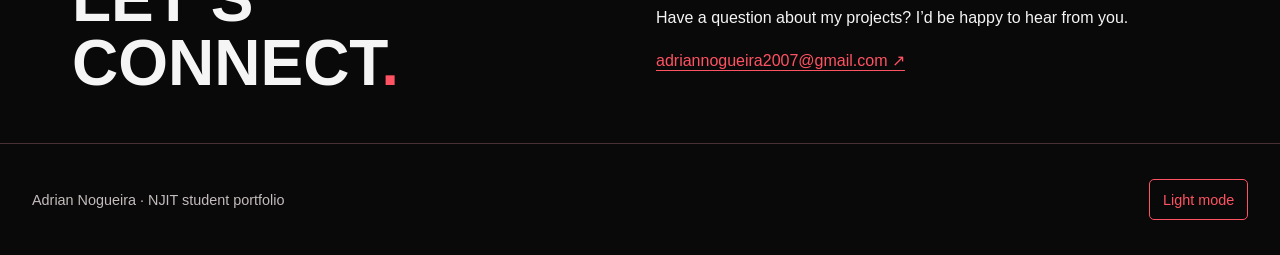
==== commit 3c5fe65f: "Add sports team images and refine About page photo layout" ====
--- a/index.html
+++ b/index.html
@@ -25,7 +25,7 @@
 <div class="portfolio-word" aria-hidden="true">PORTFOLIO</div>
 <div class="hero-layout">
 <div class="hero-copy"><p class="handwritten">Hello, I’m</p><h1 id="intro-heading">Adrian<br>Nogueira<span>.</span></h1><p class="eyebrow">Student &amp; aspiring software engineer</p><p>I’m a first-year NJIT student interested in software engineering. Through Python projects and this portfolio, I’m developing my programming and web development skills.</p><a class="text-link" href="about.html">More about me <span aria-hidden="true">↗</span></a></div>
-<div class="hero-notes"><dl><div><dt>01</dt><dd>First year at NJIT</dd></div><div><dt>04</dt><dd>Python projects</dd></div><div><dt>∞</dt><dd>Possibilities to explore</dd></div></dl></div>
+<div class="hero-notes"><dl><div><dt>01</dt><dd>First year at NJIT</dd></div><div><dt>04</dt><dd>Python projects</dd></div></dl></div>
 </div>
 </section>
 <section class="selected-work" aria-labelledby="work-heading">
--- a/styles.css
+++ b/styles.css
@@ -133,3 +133,16 @@
 @media (max-width: 480px) { .demo-fields { grid-template-columns: 1fr; } }
 .demo select { width: 100%; min-width: 0; padding: .7rem; font: inherit; color: var(--text); background: var(--bg); border: 1px solid var(--line); border-radius: 4px; }
 .demo-actions { display: flex; flex-wrap: wrap; gap: .6rem; }
+
+/* Keep personal photos compact instead of enlarging low-resolution uploads. */
+.about section > figure { max-width: 520px; }
+.about section > figure img { border: 1px solid var(--line); }
+.sports-grid { display: grid; grid-template-columns: repeat(3, minmax(0, 1fr)); gap: 1.25rem; max-width: 900px; margin-top: 1.5rem; }
+.sports-grid figure { margin: 0; min-width: 0; border: 1px solid var(--line); background: var(--soft); border-radius: 8px; overflow: hidden; }
+.team-image { display: grid; place-items: center; height: 220px; padding: 1.5rem; background: #fff; }
+.team-image img { width: 100%; height: 100%; max-width: 180px; max-height: 180px; object-fit: contain; border-radius: 0; }
+.sports-grid figcaption { padding: 1rem; margin: 0; }
+.sports-grid strong { display: block; color: var(--text); }
+.sports-grid figcaption span { display: block; font-size: .8rem; }
+@media (max-width: 600px) { .sports-grid { grid-template-columns: 1fr; max-width: 360px; } }
+@media (max-width: 760px) { .hero-notes dl { grid-template-columns: repeat(2, 1fr); } }
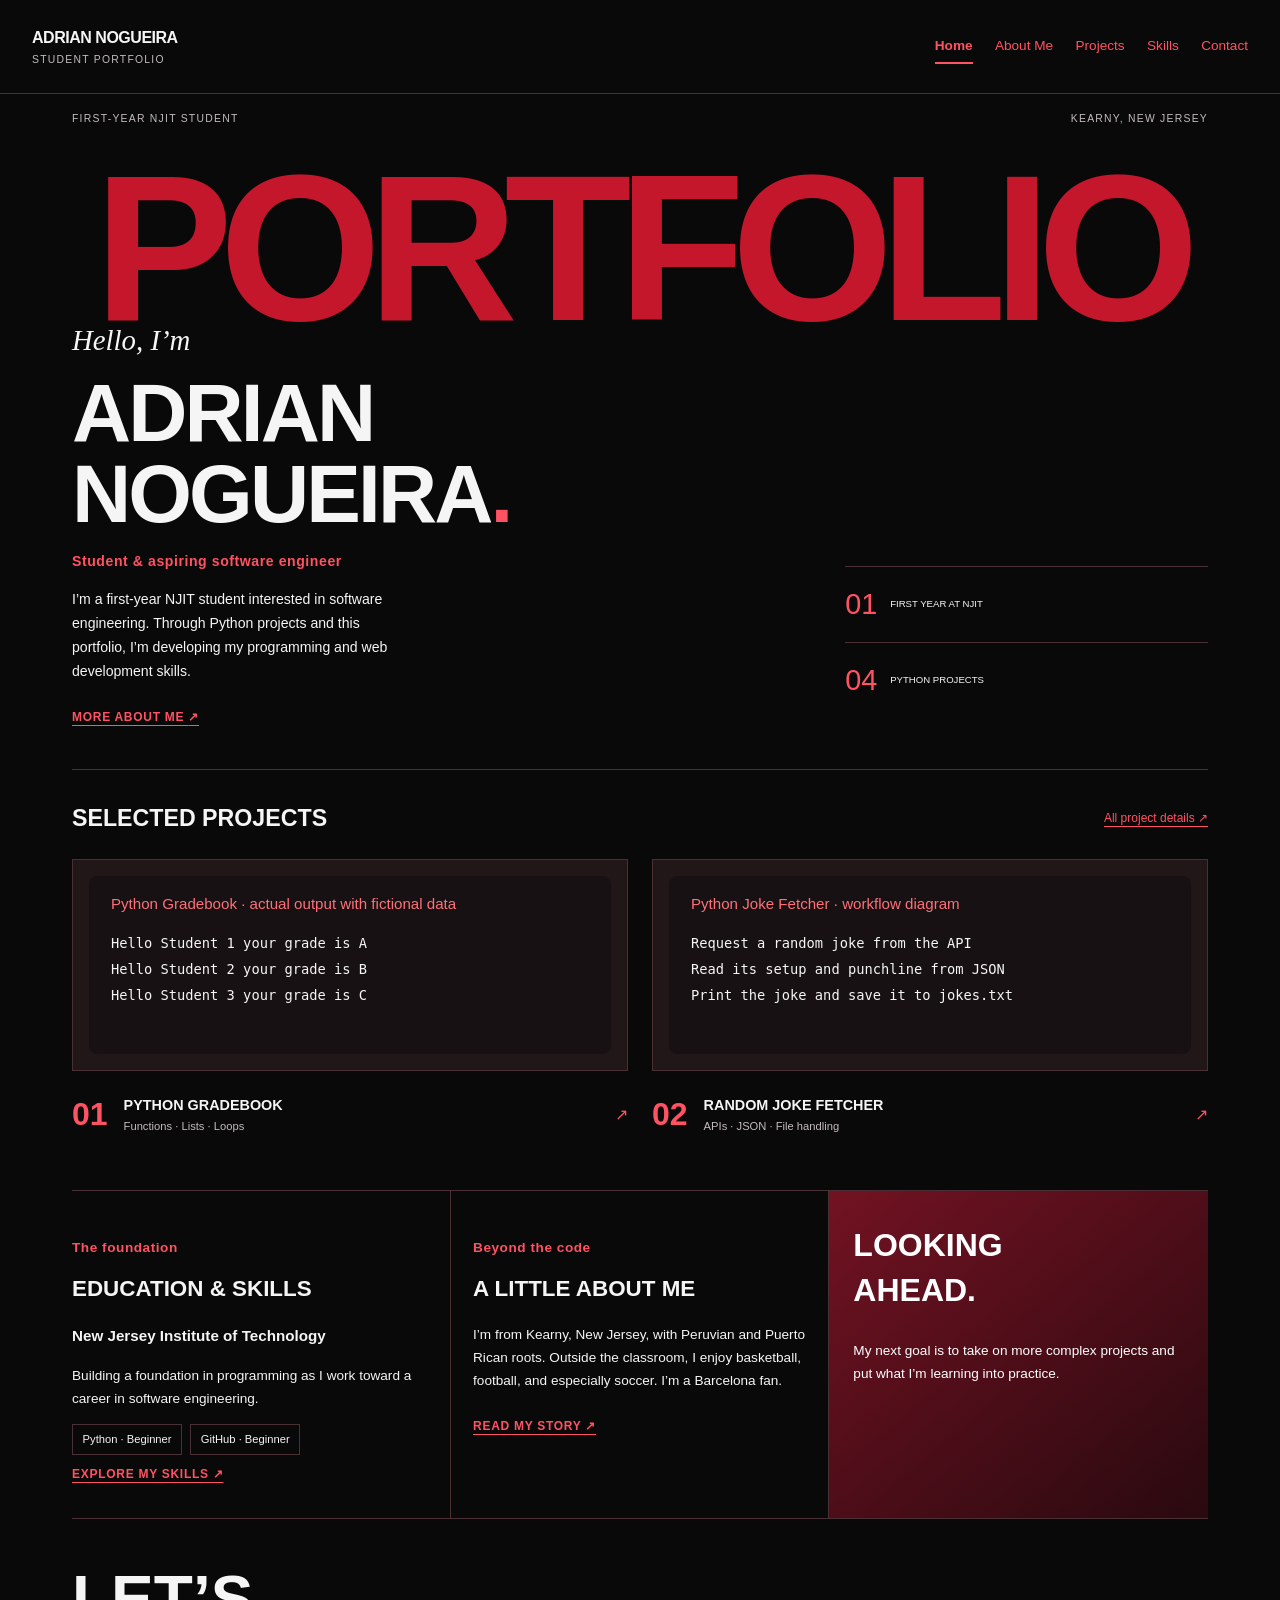
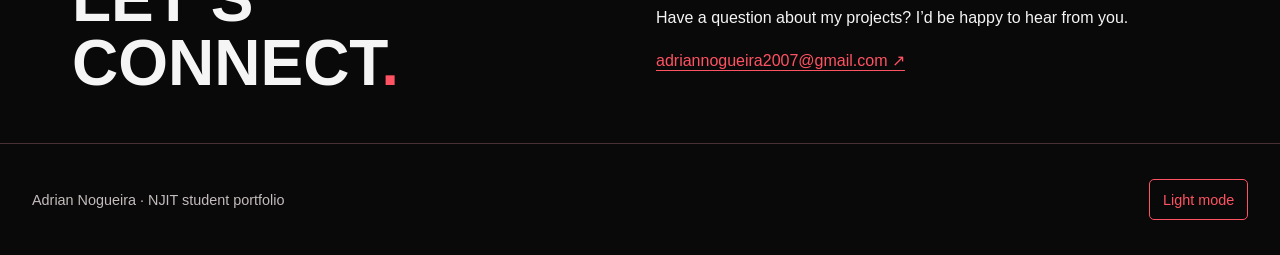
==== commit 01fbfa84: "Join Barcelona fan sentence to About preview paragraph" ====
--- a/index.html
+++ b/index.html
@@ -37,7 +37,7 @@
 </section>
 <div class="home-details">
 <section><p class="eyebrow">The foundation</p><h2>Education &amp; skills</h2><h3>New Jersey Institute of Technology</h3><p>Building a foundation in programming as I work toward a career in software engineering.</p><div class="skill-tags"><span>Python · Beginner</span><span>GitHub · Beginner</span></div><a class="text-link" href="skills.html">Explore my skills ↗</a></section>
-<section><p class="eyebrow">Beyond the code</p><h2>A little about me</h2><p>I’m from Kearny, New Jersey, with Peruvian and Puerto Rican roots. Outside the classroom, I enjoy basketball, football, and especially soccer.</p><p>I’m a Barcelona fan.</p><a class="text-link" href="about.html">Read my story ↗</a></section>
+<section><p class="eyebrow">Beyond the code</p><h2>A little about me</h2><p>I’m from Kearny, New Jersey, with Peruvian and Puerto Rican roots. Outside the classroom, I enjoy basketball, football, and especially soccer. I’m a Barcelona fan.</p><a class="text-link" href="about.html">Read my story ↗</a></section>
 <section class="goal-panel"><h2>Looking<br>ahead.</h2><p>My next goal is to take on more complex projects and put what I’m learning into practice.</p></section>
 </div>
 <section class="contact-strip"><h2>Let’s<br>connect<span>.</span></h2><div><p>Have a question about my projects? I’d be happy to hear from you.</p><a href="mailto:adriannogueira2007@gmail.com">adriannogueira2007@gmail.com ↗</a></div></section>
